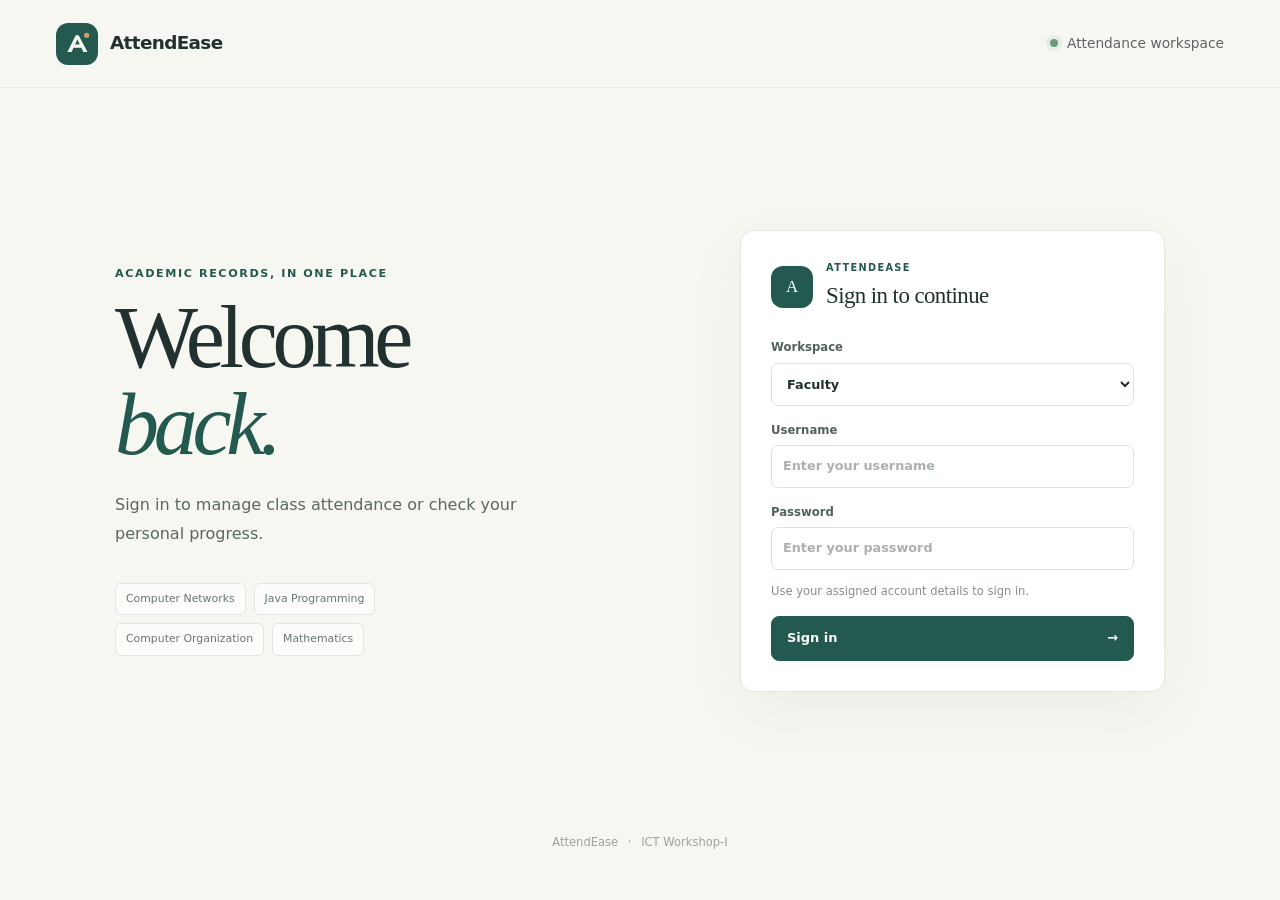
==== pages/attend.html @ cf976b41 "Build AttendEase attendance workspace" ====
<!doctype html>
<html lang="en">
<head>
  <meta charset="utf-8"><meta name="viewport" content="width=device-width, initial-scale=1">
  <title>Take attendance | AttendEase</title>
  <link rel="icon" href="../assets/logo.svg" type="image/svg+xml">
  <link rel="stylesheet" href="../css/style.css"><link rel="stylesheet" href="../css/dashboard.css"><link rel="stylesheet" href="../css/responsive.css">
</head>
<body data-required-role="faculty">
  <div class="app-shell">
    <aside class="sidebar">
      <a class="brand sidebar-brand" href="../index.html"><img src="../assets/logo.svg" alt="" width="38" height="38"><span>AttendEase</span></a>
      <div class="sidebar-context"><span class="context-label">WORKSPACE</span><strong>Faculty</strong><span>ICT Workshop-I</span></div>
      <nav class="primary-nav" aria-label="Faculty navigation"><span class="nav-heading">CLASS MANAGEMENT</span><a class="nav-link" href="faculty.html"><span class="nav-icon">01</span>Overview</a><a class="nav-link" href="students.html"><span class="nav-icon">02</span>Students</a><a class="nav-link is-active" href="attend.html" aria-current="page"><span class="nav-icon">03</span>Take attendance</a><a class="nav-link" href="history.html"><span class="nav-icon">04</span>Attendance history</a></nav>
      <div class="sidebar-bottom"><span class="storage-mark"></span><div><strong>Saved on this device</strong><small>Your records stay in this browser</small></div></div>
    </aside>
    <div class="workspace">
      <header class="topbar"><div class="breadcrumbs"><a href="faculty.html">Faculty</a><b>/</b><strong>Take attendance</strong></div><a class="workspace-switch" href="../index.html" data-sign-out><span class="avatar">F</span><span>Sign out</span><span aria-hidden="true">↗</span></a></header>
      <main class="content-area">
        <div class="page-heading"><div><p class="eyebrow">CLASS SESSION</p><h1>Take attendance</h1><p class="page-subtitle">Choose a course and record each student’s attendance.</p></div></div>
        <form id="attendance-form" class="content-panel attendance-panel">
          <div class="attendance-controls"><label>Subject<select id="attendance-subject" name="subject" required><option>Computer Networks</option><option>Java Programming</option><option>Computer Organization</option><option>Mathematics</option></select></label><label>Session date<input id="attendance-date" name="date" type="date" required></label></div>
          <div class="roster-section-heading"><div><p class="eyebrow">CLASS ROSTER</p><h2>Mark each student</h2></div><span class="status-key"><i class="status-dot present-dot"></i>Present <i class="status-dot absent-dot"></i>Absent <i class="status-dot late-dot"></i>Late</span></div>
          <p id="attendance-message" class="notice" role="status" aria-live="polite">Loading student list...</p>
          <div id="attendance-roster" class="attendance-roster" aria-label="Student attendance list"></div>
          <div class="form-footer"><span>Saved attendance can be updated later for the same subject and date.</span><button class="button" type="submit">Save session <span aria-hidden="true">→</span></button></div>
        </form>
        <footer class="page-footer">AttendEase <span>·</span> Class attendance</footer>
      </main>
    </div>
  </div>
  <script src="../js/auth.js"></script><script src="../js/storage.js"></script><script src="../js/csv.js"></script><script src="../js/attend.js"></script>
</body>
</html>
---- css/style.css ----
:root {
  color-scheme: light;
  --ink: #20312f;
  --muted: #75827e;
  --muted-deep: #596762;
  --brand: #24594f;
  --brand-dark: #17463e;
  --brand-pale: #e7f0e9;
  --page: #f5f5f0;
  --surface: #ffffff;
  --line: #e3e8e1;
  --warm: #c48254;
  --shadow: 0 8px 28px #20312f0a;
}
* { box-sizing: border-box; }
html { min-width: 320px; background: var(--page); }
body { margin: 0; min-height: 100vh; background: var(--page); color: var(--ink); font: 15px/1.55 "Aptos", "Segoe UI", system-ui, sans-serif; -webkit-font-smoothing: antialiased; }
a { color: inherit; }
button, input, select { font: inherit; }
button, select { cursor: pointer; }
[hidden] { display: none !important; }

/* Welcome page */
.landing-page { overflow-x: hidden; background: #f7f7f2; }
.marketing-header { height: 88px; max-width: 1320px; margin: 0 auto; padding: 0 56px; display: flex; align-items: center; justify-content: space-between; border-bottom: 1px solid #e8eae3; }
.brand { display: inline-flex; align-items: center; gap: 12px; color: var(--ink); font-size: 1.15rem; font-weight: 740; letter-spacing: -.035em; text-decoration: none; }
.brand img { flex: 0 0 auto; }
.header-note { display: flex; align-items: center; gap: 9px; color: var(--muted-deep); font-size: .86rem; }
.online-dot, .storage-mark { width: 8px; height: 8px; border-radius: 50%; background: #6d9e77; box-shadow: 0 0 0 4px #6d9e771c; }
.landing-main { width: min(1208px, calc(100% - 72px)); min-height: calc(100vh - 88px); margin: 0 auto; padding: 100px 0 90px; display: grid; grid-template-columns: minmax(0, 1.15fr) minmax(360px, .85fr); align-items: center; gap: clamp(50px, 8vw, 126px); }
.landing-copy { max-width: 590px; }
.eyebrow { margin: 0 0 14px; color: var(--brand); font-size: .7rem; font-weight: 760; letter-spacing: .14em; line-height: 1.4; text-transform: uppercase; }
.landing-copy > .eyebrow { display: flex; align-items: center; gap: 10px; }
.eyebrow-line { width: 24px; height: 1px; background: var(--warm); }
.landing-copy h1 { margin: 0; font-family: Georgia, "Times New Roman", serif; font-size: clamp(4rem, 7vw, 6.2rem); font-weight: 400; letter-spacing: -.065em; line-height: .98; }
.landing-copy h1 em { color: var(--brand); font-weight: 400; }
.landing-description { max-width: 475px; margin: 26px 0 0; color: var(--muted-deep); font-size: 1.08rem; line-height: 1.8; }
.workspace-status { min-height: 22px; margin: 28px 0 10px; color: var(--muted); font-size: .8rem; }
.workspace-choices { display: grid; gap: 10px; max-width: 505px; }
.workspace-choice { min-height: 76px; padding: 12px 16px; display: flex; align-items: center; gap: 14px; border: 1px solid #e2e7df; border-radius: 12px; background: #fff; box-shadow: 0 3px 12px #20312f05; text-decoration: none; transition: transform .16s ease, border-color .16s ease, box-shadow .16s ease; }
.workspace-choice:hover { transform: translateY(-2px); border-color: #b9cec0; box-shadow: var(--shadow); }
.choice-mark { width: 42px; height: 42px; display: grid; place-items: center; border-radius: 11px; background: var(--brand-pale); color: var(--brand); font-family: Georgia, serif; font-size: 1.25rem; }
.choice-mark-student { background: #f5eadf; color: #9d6944; }
.choice-copy { display: grid; gap: 2px; }
.choice-copy strong { font-size: .94rem; font-weight: 690; }
.choice-copy small { color: var(--muted); font-size: .79rem; }
.choice-arrow { margin-left: auto; color: var(--muted); font-size: 1.15rem; }
.landing-footnote { margin: 35px 0 0; color: #9aa39c; font-size: .75rem; letter-spacing: .04em; }
.landing-footnote span { margin: 0 6px; color: var(--warm); }
.welcome-board { position: relative; overflow: hidden; min-height: 424px; padding: 30px 30px 22px; border: 1px solid #dfe5db; border-radius: 16px; background: #fff; box-shadow: 0 22px 70px #26392d10; }
.board-topline { display: flex; justify-content: space-between; color: #84918b; font-size: .65rem; font-weight: 740; letter-spacing: .13em; }
.board-term { color: var(--warm); }
.board-heading { display: flex; align-items: center; gap: 14px; margin: 39px 0 26px; }
.board-icon { width: 48px; height: 48px; display: grid; place-items: center; border-radius: 14px; background: var(--brand); color: #fff; font-family: Georgia,serif; font-size: 1.3rem; }
.board-heading p { margin: 0 0 2px; color: var(--muted); font-size: .74rem; }
.board-heading h2 { margin: 0; font-family: Georgia,serif; font-size: 1.55rem; font-weight: 400; letter-spacing: -.03em; }
.subject-preview { position: relative; z-index: 1; margin: 0; padding: 0; list-style: none; }
.subject-preview li { min-height: 56px; display: flex; align-items: center; gap: 12px; border-top: 1px solid #edf0eb; font-size: .86rem; }
.subject-marker { width: 8px; height: 8px; border-radius: 50%; background: #5b927b; }
.marker-2 { background: #cb9267; }.marker-3 { background: #8299a0; }.marker-4 { background: #aaa274; }
.subject-code { margin-left: auto; color: #a2aaa4; font-size: .7rem; font-weight: 650; letter-spacing: .08em; }
.board-footer { position: relative; z-index: 1; display: flex; align-items: center; gap: 9px; margin-top: 22px; padding-top: 18px; border-top: 1px solid #edf0eb; color: var(--muted); font-size: .78rem; }
.board-footer-symbol { width: 20px; height: 20px; display: grid; place-items: center; border-radius: 50%; background: var(--brand-pale); color: var(--brand); font-size: .7rem; }
.board-decoration { position: absolute; right: -60px; bottom: -100px; width: 220px; height: 220px; border: 1px solid #e4ece2; border-radius: 50%; }
.board-decoration::before, .board-decoration::after { position: absolute; inset: 20px; border: 1px solid #e4ece2; border-radius: 50%; content: ""; }
.board-decoration::after { inset: 42px; }

/* Application shell */
.app-shell { min-height: 100vh; display: grid; grid-template-columns: 248px minmax(0, 1fr); }
.sidebar { position: sticky; top: 0; height: 100vh; padding: 25px 16px 18px; display: flex; flex-direction: column; background: #193c37; color: #f4f5ef; }
.sidebar-brand { padding: 0 9px 24px; color: #fff; font-size: 1.08rem; }
.sidebar-brand img { width: 36px; height: 36px; }
.sidebar-context { margin: 6px 8px 30px; padding: 17px 14px; display: grid; gap: 3px; border: 1px solid #ffffff19; border-radius: 10px; background: #ffffff08; }
.context-label, .nav-heading { color: #9db5aa; font-size: .62rem; font-weight: 740; letter-spacing: .13em; }
.sidebar-context strong { margin-top: 4px; font-size: .93rem; font-weight: 650; }
.sidebar-context > span:last-child { color: #b5c6bd; font-size: .75rem; }
.primary-nav { display: grid; gap: 5px; }
.nav-heading { margin: 0 10px 9px; }
.nav-link { min-height: 43px; padding: 8px 11px; display: flex; align-items: center; gap: 11px; border-radius: 8px; color: #c3d0c9; font-size: .84rem; text-decoration: none; transition: color .15s ease, background .15s ease; }
.nav-link:hover { background: #ffffff0d; color: #fff; }
.nav-link.is-active { background: #ffffff16; color: #fff; box-shadow: inset 3px 0 #c9a17a; }
.nav-icon { width: 25px; height: 25px; display: grid; place-items: center; border: 1px solid #ffffff1c; border-radius: 7px; color: #a8c0b4; font-size: .58rem; font-weight: 700; letter-spacing: .02em; }
.is-active .nav-icon { border-color: #d8b58b66; background: #d8b58b1e; color: #f3c99f; }
.sidebar-bottom { margin-top: auto; padding: 15px 8px 4px; display: flex; align-items: flex-start; gap: 11px; border-top: 1px solid #ffffff19; }
.sidebar-bottom .storage-mark { flex: 0 0 auto; margin-top: 5px; background: #93c099; box-shadow: 0 0 0 4px #93c0991c; }
.sidebar-bottom div { display: grid; gap: 3px; }
.sidebar-bottom strong { color: #e3ebe5; font-size: .72rem; font-weight: 650; }
.sidebar-bottom small { color: #a9bdb2; font-size: .67rem; line-height: 1.4; }
.workspace { min-width: 0; }
.topbar { position: sticky; z-index: 5; top: 0; height: 68px; padding: 0 clamp(22px, 4vw, 54px); display: flex; align-items: center; justify-content: space-between; border-bottom: 1px solid var(--line); background: #ffffffeb; backdrop-filter: blur(12px); }
.breadcrumbs { display: flex; align-items: center; gap: 10px; color: #919c96; font-size: .78rem; }
.breadcrumbs a { color: #77847e; text-decoration: none; }
.breadcrumbs a:hover { color: var(--brand); }
.breadcrumbs b { color: #c1c9c2; font-weight: 400; }
.breadcrumbs strong { color: var(--ink); font-weight: 650; }
.workspace-switch { display: inline-flex; align-items: center; gap: 9px; color: var(--muted-deep); font-size: .77rem; text-decoration: none; }
.workspace-switch:hover { color: var(--brand); }
.avatar { width: 29px; height: 29px; display: inline-grid; place-items: center; border-radius: 9px; background: var(--brand-pale); color: var(--brand); font-size: .72rem; font-weight: 740; }
.avatar-student { background: #f5eadf; color: #9d6944; }
.content-area { width: min(1290px, 100%); margin: 0 auto; padding: 40px clamp(22px, 4vw, 54px) 28px; }
.page-heading { margin-bottom: 30px; display: flex; align-items: flex-end; justify-content: space-between; gap: 25px; }
.page-heading h1 { margin: 0; font-family: Georgia, "Times New Roman", serif; font-size: clamp(2.1rem, 3vw, 2.8rem); font-weight: 400; letter-spacing: -.045em; line-height: 1.13; }
.page-heading .eyebrow { margin-bottom: 9px; }
.page-subtitle { margin: 8px 0 0; color: var(--muted); font-size: .91rem; }
.page-footer { padding: 32px 0 3px; color: #9aa39e; font-size: .7rem; }
.page-footer span { margin: 0 6px; color: #bd8b65; }
.button { min-height: 42px; padding: 10px 15px; display: inline-flex; align-items: center; justify-content: center; gap: 8px; border: 1px solid var(--brand); border-radius: 8px; background: var(--brand); color: white; font-size: .81rem; font-weight: 670; text-decoration: none; transition: background .15s ease, border-color .15s ease, transform .15s ease; }
.button:hover { transform: translateY(-1px); border-color: var(--brand-dark); background: var(--brand-dark); }
.button-secondary { border-color: #dce4dc; background: #fff; color: var(--brand); }
.button-secondary:hover { border-color: #a9c4b0; background: #f6faf6; }
.quiet-button { min-height: 38px; padding: 8px 10px; border: 0; background: transparent; color: #7b8983; font-size: .75rem; }
.quiet-button:hover { color: #9c563f; }
.quiet-link { color: var(--brand); font-size: .77rem; font-weight: 650; text-decoration: none; white-space: nowrap; }
.quiet-link:hover { color: var(--brand-dark); }
.quiet-link span { margin-left: 3px; }
.notice { margin: 16px 0 0; padding: 11px 14px; border: 1px solid #dce8df; border-left: 3px solid #76a285; border-radius: 7px; background: #f1f7f1; color: #526c5b; font-size: .8rem; }
.message-error { border-color: #f1d8d3; border-left-color: #be6a5b; background: #fbf1ee; color: #864a40; }
:focus-visible { outline: 3px solid #ba875f80; outline-offset: 2px; }
/* Sign-in page */
.login-page { min-height: 100vh; background: #f7f7f2; }
.login-header { max-width: 1320px; }
.login-layout { width: min(1050px, calc(100% - 48px)); min-height: calc(100vh - 154px); margin: 0 auto; padding: 64px 0; display: grid; grid-template-columns: 1fr minmax(340px, 425px); align-items: center; gap: clamp(48px, 9vw, 125px); }
.login-intro h1 { margin: 0; font-family: Georgia, "Times New Roman", serif; font-size: clamp(3.6rem, 7vw, 5.5rem); font-weight: 400; letter-spacing: -.06em; line-height: .98; }
.login-intro h1 em { color: var(--brand); font-weight: 400; }
.login-intro > p:not(.eyebrow) { max-width: 410px; margin: 23px 0 0; color: var(--muted-deep); font-size: 1rem; line-height: 1.8; }
.login-subjects { max-width: 390px; margin-top: 34px; display: flex; flex-wrap: wrap; gap: 8px; }
.login-subjects span { padding: 7px 10px; border: 1px solid #e2e7df; border-radius: 6px; background: #ffffffa8; color: #68766f; font-size: .68rem; }
.login-card { padding: 30px; border: 1px solid #e2e7df; border-radius: 14px; background: #fff; box-shadow: 0 20px 60px #26392d0d; }
.login-card-heading { margin-bottom: 25px; display: flex; align-items: center; gap: 13px; }
.login-card-heading .board-icon { width: 42px; height: 42px; margin: 0; border-radius: 12px; font-size: 1.05rem; }
.login-card-heading .eyebrow { margin: 0 0 3px; font-size: .61rem; }
.login-card-heading h2 { margin: 0; font-family: Georgia, "Times New Roman", serif; font-size: 1.43rem; font-weight: 400; letter-spacing: -.025em; }
.login-form { display: grid; gap: 15px; }
.login-form label { display: grid; gap: 6px; color: #53615b; font-size: .73rem; font-weight: 650; }
.login-form input, .login-form select { width: 100%; min-height: 43px; padding: 9px 11px; border: 1px solid #dce3dc; border-radius: 7px; background: #fff; color: var(--ink); font-size: .8rem; }
.login-form input::placeholder { color: #a9b2ac; }
.login-message { min-height: 17px; margin: -2px 0 0; color: #849089; font-size: .72rem; }
.login-submit { width: 100%; min-height: 45px; }
.login-submit span { margin-left: auto; }
.login-submit:disabled { opacity: .68; cursor: wait; transform: none; }
.account-help { margin-top: 18px; padding-top: 15px; border-top: 1px solid #edf0eb; color: #77837d; font-size: .7rem; }
.account-help summary { cursor: pointer; color: var(--brand); font-weight: 650; }
.account-help div { padding-top: 8px; line-height: 1.65; }
.account-help p { margin: 7px 0; }
.account-help code { padding: 2px 4px; border-radius: 4px; background: #f0f4ef; color: #3c5d4e; font-family: "Consolas", monospace; font-size: .67rem; }
.login-footer { padding: 0 20px 23px; color: #9aa39c; text-align: center; font-size: .72rem; }
.login-footer span { margin: 0 6px; color: var(--warm); }
---- css/dashboard.css ----
/* Summary cards and shared record panels */
.summary-grid { display: grid; grid-template-columns: repeat(auto-fit, minmax(185px, 1fr)); gap: 13px; margin: 0 0 24px; }
.summary-card { min-height: 132px; padding: 18px 20px; border: 1px solid var(--line); border-radius: 11px; background: var(--surface); box-shadow: 0 2px 8px #20312f04; }
.summary-card h3 { margin: 0; color: var(--muted); font-size: .75rem; font-weight: 620; }
.summary-value { margin: 10px 0 0; color: var(--brand); font-family: Georgia, "Times New Roman", serif; font-size: 2rem; letter-spacing: -.04em; line-height: 1; }
.summary-detail { margin: 9px 0 0; color: #88938d; font-size: .71rem; line-height: 1.45; }
.content-panel { margin-top: 18px; padding: 22px; border: 1px solid var(--line); border-radius: 12px; background: var(--surface); box-shadow: 0 2px 10px #20312f04; }
.panel-heading { margin-bottom: 16px; display: flex; align-items: center; justify-content: space-between; gap: 18px; }
.panel-heading .eyebrow { margin-bottom: 5px; }
.panel-heading h2, .roster-section-heading h2 { margin: 0; font-family: Georgia, "Times New Roman", serif; font-size: 1.38rem; font-weight: 400; letter-spacing: -.025em; }
.recent-panel { margin-top: 6px; }
.recent-sessions { display: grid; gap: 0; margin: 0; padding: 0; list-style: none; }
.recent-sessions li { min-height: 57px; padding: 12px 2px; display: flex; align-items: center; justify-content: space-between; gap: 18px; border-top: 1px solid #edf0eb; }
.recent-sessions li strong { color: var(--ink); font-size: .83rem; font-weight: 640; }
.recent-sessions span { color: var(--muted); text-align: right; font-size: .73rem; }

/* Forms */
.form-panel { margin-top: 0; }
.form-panel .panel-heading { margin-bottom: 20px; }
.student-form { display: grid; grid-template-columns: 1fr 1.25fr 1.5fr auto; align-items: end; gap: 12px; }
.student-form label, .attendance-controls label, .history-toolbar label, .profile-picker-label { display: grid; gap: 6px; color: #52615b; font-size: .74rem; font-weight: 650; }
.student-form input, .attendance-controls select, .attendance-controls input, .status-field select, .history-toolbar select, .student-picker { width: 100%; min-height: 41px; padding: 8px 11px; border: 1px solid #d9e1d9; border-radius: 7px; background: #fff; color: var(--ink); font-size: .79rem; }
.student-form input::placeholder { color: #adb6af; }
.student-form input:focus, .attendance-controls select:focus, .attendance-controls input:focus, .status-field select:focus, .history-toolbar select:focus, .student-picker:focus { border-color: #8dac96; outline: 3px solid #7aa08424; }

/* Tables */
.table-wrap { overflow: auto; border: 1px solid #e7ebe5; border-radius: 8px; background: #fff; }
table { width: 100%; border-collapse: collapse; text-align: left; font-size: .78rem; }
caption { padding: 11px 14px; color: #87928c; text-align: left; font-size: .7rem; }
th, td { min-height: 44px; padding: 11px 14px; border-top: 1px solid #edf0eb; white-space: nowrap; }
th { background: #f8f9f6; color: #75817a; font-size: .65rem; font-weight: 700; letter-spacing: .08em; text-transform: uppercase; }
td { color: #45534e; }
tbody tr:hover { background: #fbfcfa; }
.student-count { margin: 5px 0 0; color: var(--muted); font-size: .75rem; }
.roster-panel { margin-top: 18px; }
.panel-heading-roster { align-items: flex-end; }
.roster-actions, .history-actions { display: flex; flex-wrap: wrap; align-items: center; gap: 8px; }
.import-button { position: relative; overflow: hidden; cursor: pointer; }
.import-button input { position: absolute; inset: 0; width: 100%; height: 100%; opacity: 0; cursor: pointer; }
.text-button { padding: 5px 9px; border: 0; border-radius: 5px; background: #f8efeb; color: #985841; font-size: .72rem; font-weight: 650; }
.text-button:hover { background: #f3e4dd; }

/* Attendance entry */
.attendance-panel { padding: 24px; }
.attendance-controls { display: grid; grid-template-columns: minmax(220px, 1.5fr) minmax(180px, .8fr); gap: 14px; padding-bottom: 22px; border-bottom: 1px solid #edf0eb; }
.roster-section-heading { margin: 22px 0 12px; display: flex; align-items: flex-end; justify-content: space-between; gap: 15px; }
.roster-section-heading .eyebrow { margin-bottom: 5px; }
.status-key { display: flex; align-items: center; gap: 6px; color: var(--muted); font-size: .67rem; white-space: nowrap; }
.status-dot { width: 7px; height: 7px; margin-left: 5px; display: inline-block; border-radius: 50%; }
.present-dot { background: #5e9676; }.absent-dot { background: #bd6c5a; }.late-dot { background: #c08a4e; }
.attendance-roster { display: grid; margin: 13px 0; border-top: 1px solid #edf0eb; }
.attendance-row { min-height: 59px; padding: 9px 9px; display: flex; align-items: center; justify-content: space-between; gap: 18px; border-bottom: 1px solid #edf0eb; }
.attendance-row:hover { background: #fbfcfa; }
.attendance-student { display: flex; align-items: center; gap: 11px; }
.attendance-student strong { color: var(--ink); font-size: .8rem; font-weight: 640; }
.attendance-student span { min-width: 55px; color: #8d9891; font-size: .68rem; }
.status-field { width: 145px; display: flex; align-items: center; gap: 10px; }
.status-field > span { color: #8b9690; font-size: .67rem; }
.status-field select { min-height: 34px; padding: 5px 9px; font-size: .73rem; }
.form-footer { padding-top: 17px; display: flex; align-items: center; justify-content: space-between; gap: 18px; border-top: 1px solid #edf0eb; }
.form-footer > span { color: #8b9690; font-size: .7rem; }

/* History */
.history-panel { margin-top: 0; }
.history-toolbar { margin-bottom: 16px; display: flex; align-items: flex-end; justify-content: space-between; gap: 16px; }
.history-toolbar label { width: min(280px, 100%); }
.history-details { display: grid; grid-template-columns: repeat(auto-fit, minmax(190px, 1fr)); gap: 8px 22px; margin: 2px 0; padding: 0 0 0 20px; color: var(--muted-deep); font-size: .75rem; }
.detail-toggle { background: var(--brand-pale); color: var(--brand); }

/* Student portal */
.student-page-heading { align-items: flex-end; }
.profile-picker-label { width: min(260px, 100%); }
.student-picker { min-height: 42px; }
.student-identity { margin: 8px 0 21px; padding: 16px 18px; display: flex; align-items: center; gap: 13px; border: 1px solid #e2e9e0; border-radius: 10px; background: #f0f5ef; }
.avatar-large { width: 43px; height: 43px; border-radius: 13px; font-size: .9rem; }
.student-identity .eyebrow { margin: 0 0 3px; font-size: .6rem; }
.student-welcome { margin: 0; font-family: Georgia, "Times New Roman", serif; font-size: 1.25rem; font-weight: 400; }
.record-chip { margin-left: auto; display: inline-flex; align-items: center; gap: 8px; color: #66806e; font-size: .68rem; }
.student-shell .summary-grid { margin-top: 17px; }
.student-shell .content-panel { margin-top: 17px; }
.student-shell .panel-heading { margin-bottom: 10px; }
.student-shell .history-panel { margin-bottom: 5px; }

@media (max-width: 1000px) {
  .student-form { grid-template-columns: repeat(2, minmax(0, 1fr)); }
  .student-form button { grid-column: 1 / -1; justify-self: start; }
}
---- css/responsive.css ----
@media (max-width: 1050px) {
  .app-shell { grid-template-columns: 218px minmax(0, 1fr); }
  .sidebar { padding-inline: 12px; }
  .content-area { padding-inline: 28px; }
  .topbar { padding-inline: 28px; }
  .landing-main { gap: 55px; }
}
@media (max-width: 760px) {
  .marketing-header { height: 72px; padding-inline: 24px; }
  .landing-main { width: min(620px, calc(100% - 40px)); min-height: auto; padding: 64px 0; grid-template-columns: 1fr; gap: 46px; }
  .landing-copy h1 { font-size: clamp(3.6rem, 14vw, 5rem); }
  .welcome-board { min-height: 390px; }
  .app-shell { display: block; }
  .sidebar { position: relative; height: auto; padding: 12px 18px; display: block; }
  .sidebar-brand { padding: 0; }
  .sidebar-brand img { width: 32px; height: 32px; }
  .sidebar-context, .sidebar-bottom { display: none; }
  .primary-nav { margin-top: 11px; display: flex; overflow-x: auto; gap: 4px; }
  .nav-heading { display: none; }
  .nav-link { min-height: 36px; flex: 0 0 auto; padding: 6px 9px; font-size: .72rem; }
  .nav-icon { width: 21px; height: 21px; }
  .topbar { position: static; height: 56px; padding-inline: 20px; }
  .content-area { padding: 29px 20px 24px; }
}
@media (max-width: 560px) {
  .marketing-header { padding-inline: 18px; }
  .header-note { font-size: .72rem; }
  .landing-main { width: calc(100% - 36px); padding-top: 48px; }
  .landing-description { font-size: .97rem; }
  .welcome-board { min-height: 370px; padding: 23px 20px 18px; }
  .page-heading { align-items: flex-start; flex-direction: column; gap: 16px; }
  .page-heading > .button { width: 100%; }
  .content-area { padding-inline: 14px; }
  .topbar { padding-inline: 14px; }
  .breadcrumbs { font-size: .7rem; }
  .workspace-switch { gap: 6px; font-size: .69rem; }
  .workspace-switch .avatar { width: 25px; height: 25px; }
  .content-panel { padding: 16px; }
  .summary-grid { grid-template-columns: repeat(2, minmax(0, 1fr)); gap: 9px; }
  .summary-card { min-height: 118px; padding: 14px; }
  .summary-value { font-size: 1.75rem; }
  .student-form { grid-template-columns: 1fr; }
  .student-form button { grid-column: auto; justify-self: stretch; }
  .panel-heading-roster { align-items: flex-start; flex-direction: column; }
  .roster-actions, .history-actions { width: 100%; }
  .roster-actions > *, .history-actions > * { flex: 1 1 auto; }
  .roster-actions .quiet-button { flex-basis: 100%; }
  .attendance-controls { grid-template-columns: 1fr; }
  .roster-section-heading { align-items: flex-start; flex-direction: column; }
  .attendance-row { align-items: flex-start; }
  .status-field { width: 122px; }
  .status-field > span { display: none; }
  .form-footer { align-items: stretch; flex-direction: column; }
  .form-footer .button { width: 100%; }
  .history-toolbar { align-items: stretch; flex-direction: column; }
  .history-toolbar label { width: 100%; }
  .history-actions { display: grid; grid-template-columns: 1fr 1fr; }
  .student-page-heading { align-items: stretch; }
  .profile-picker-label { width: 100%; }
  .record-chip { margin-left: auto; font-size: 0; }
  .recent-sessions li { align-items: flex-start; flex-direction: column; gap: 3px; }
  .recent-sessions span { text-align: left; }
}
@media (max-width: 760px) {
  .login-layout { width: min(520px, calc(100% - 40px)); min-height: auto; padding: 54px 0 38px; grid-template-columns: 1fr; gap: 34px; }
  .login-intro h1 { font-size: clamp(3.5rem, 13vw, 4.8rem); }
  .login-subjects { margin-top: 22px; }
}
@media (max-width: 560px) {
  .login-header { padding-inline: 18px; }
  .login-header .header-note { font-size: .7rem; }
  .login-layout { width: calc(100% - 32px); padding-top: 40px; }
  .login-card { padding: 22px 19px; }
}
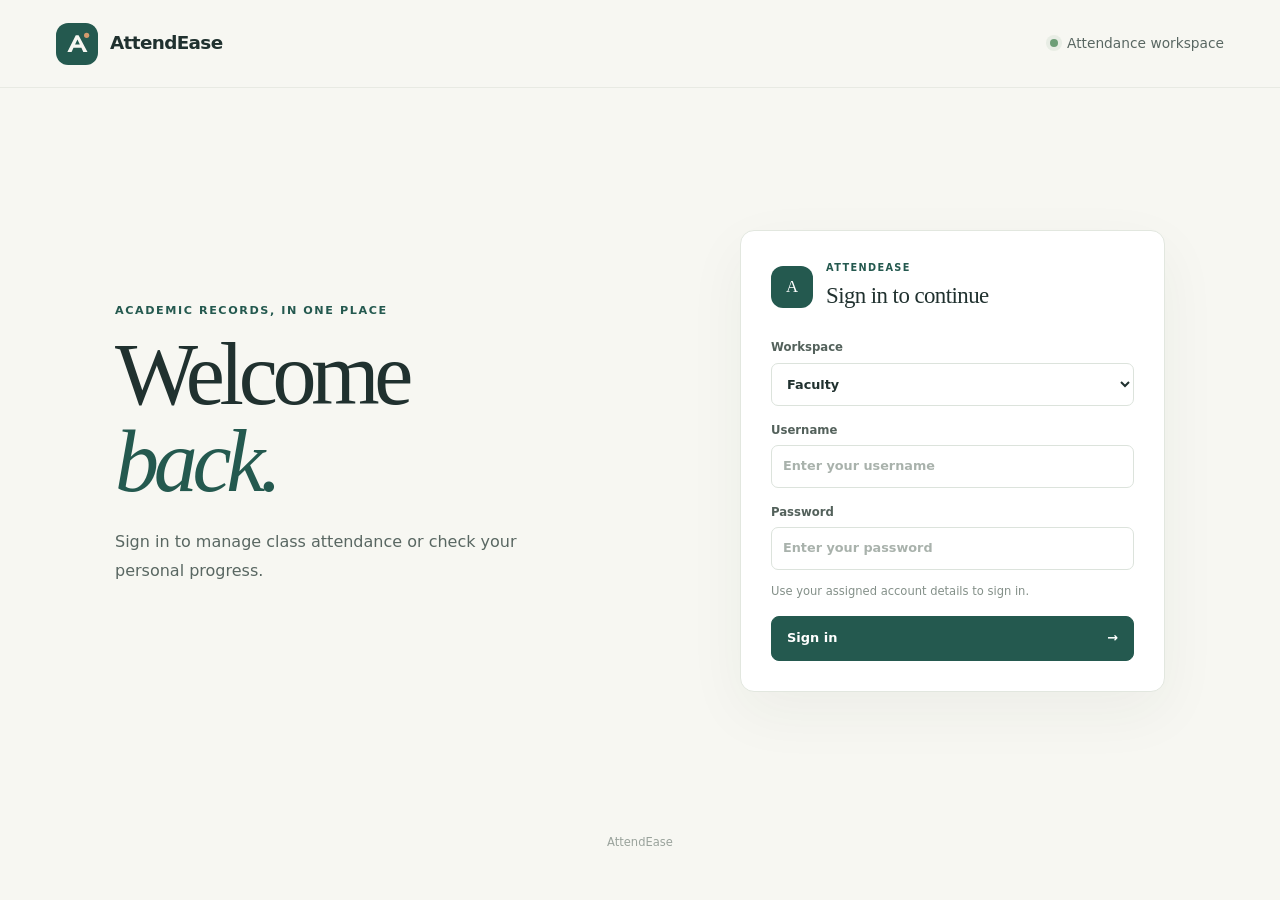
==== commit fd789742: "fix: user interface" ====
--- a/pages/attend.html
+++ b/pages/attend.html
@@ -15,7 +15,7 @@
       <div class="sidebar-bottom"><span class="storage-mark"></span><div><strong>Saved on this device</strong><small>Your records stay in this browser</small></div></div>
     </aside>
     <div class="workspace">
-      <header class="topbar"><div class="breadcrumbs"><a href="faculty.html">Faculty</a><b>/</b><strong>Take attendance</strong></div><a class="workspace-switch" href="../index.html" data-sign-out><span class="avatar">F</span><span>Sign out</span><span aria-hidden="true">↗</span></a></header>
+      <header class="topbar"><div class="breadcrumbs"><a href="faculty.html">Faculty</a><b>/</b><strong>Take attendance</strong></div><button class="workspace-switch sign-out-button" type="button" data-sign-out><span class="avatar" aria-hidden="true">F</span><span>Sign out</span><span class="sign-out-mark" aria-hidden="true">↗</span></button></header>
       <main class="content-area">
         <div class="page-heading"><div><p class="eyebrow">CLASS SESSION</p><h1>Take attendance</h1><p class="page-subtitle">Choose a course and record each student’s attendance.</p></div></div>
         <form id="attendance-form" class="content-panel attendance-panel">
@@ -32,4 +32,3 @@
   <script src="../js/auth.js"></script><script src="../js/storage.js"></script><script src="../js/csv.js"></script><script src="../js/attend.js"></script>
 </body>
 </html>
-
